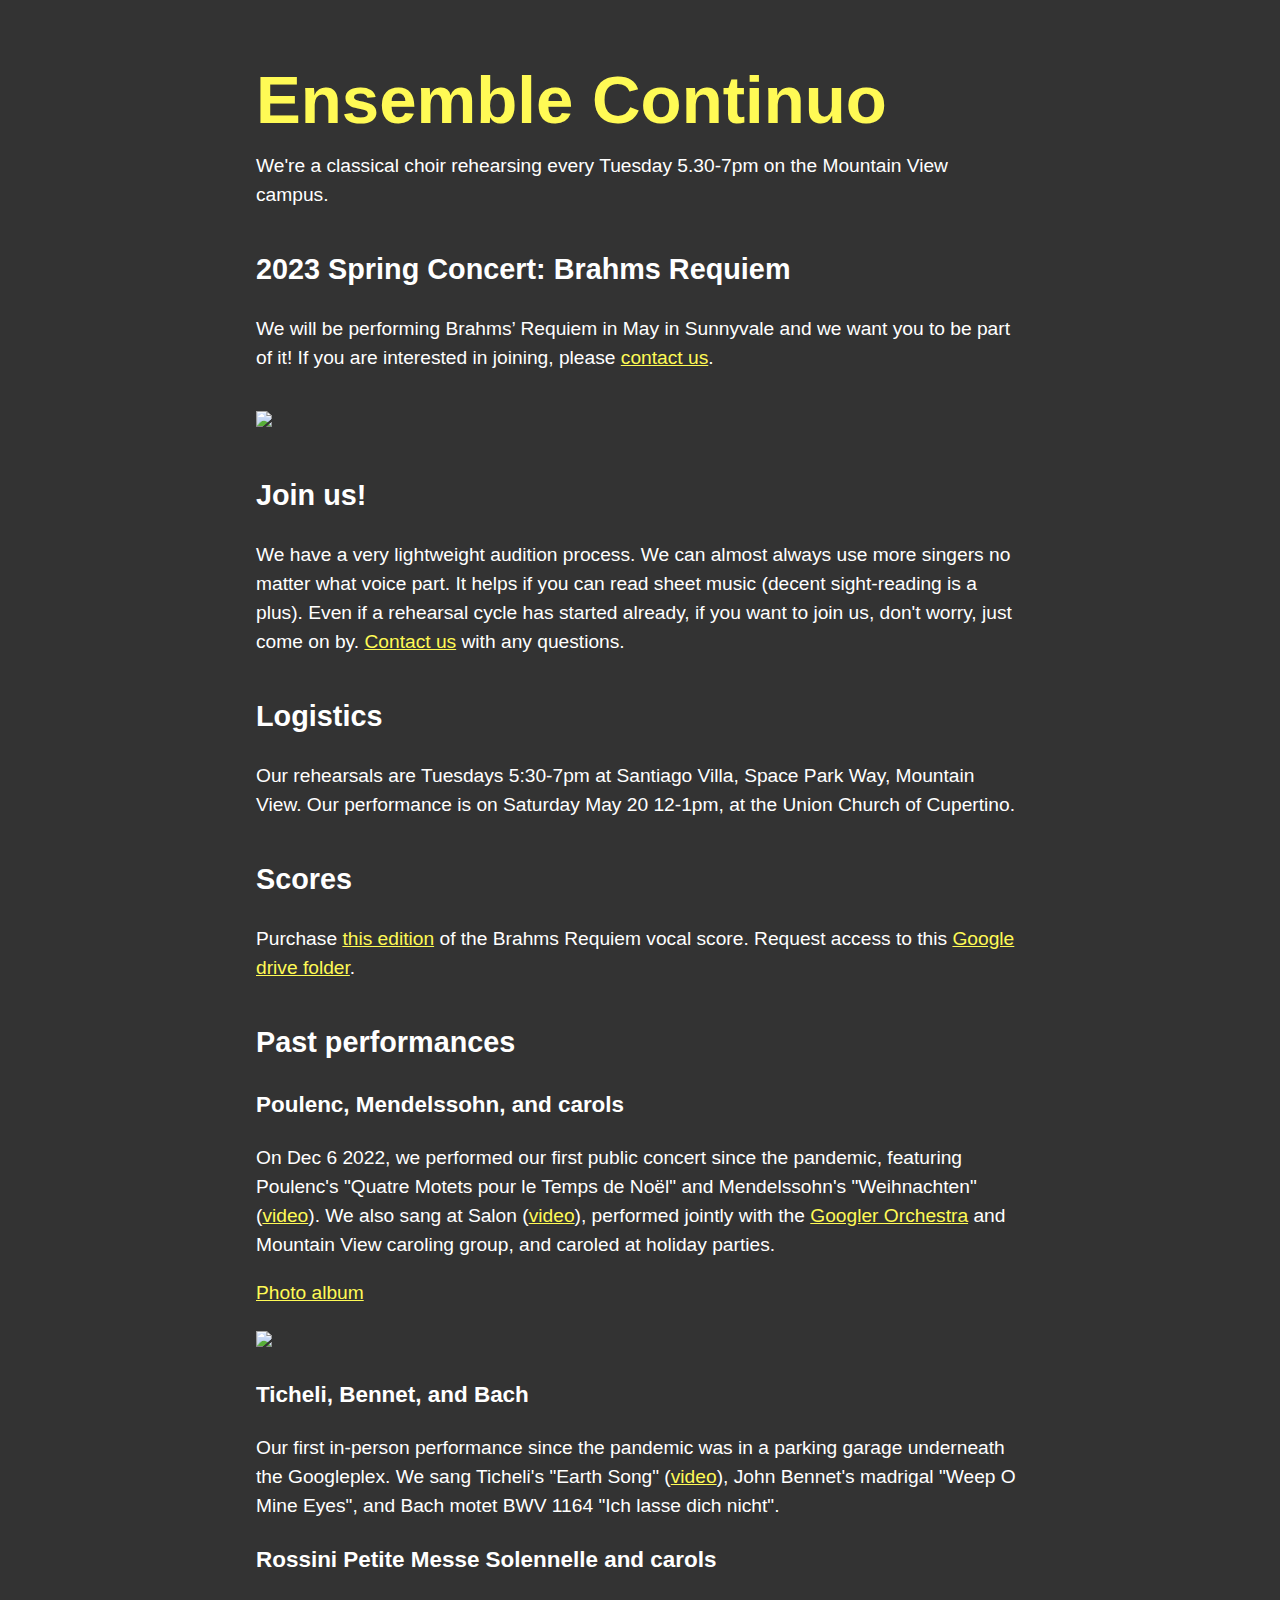
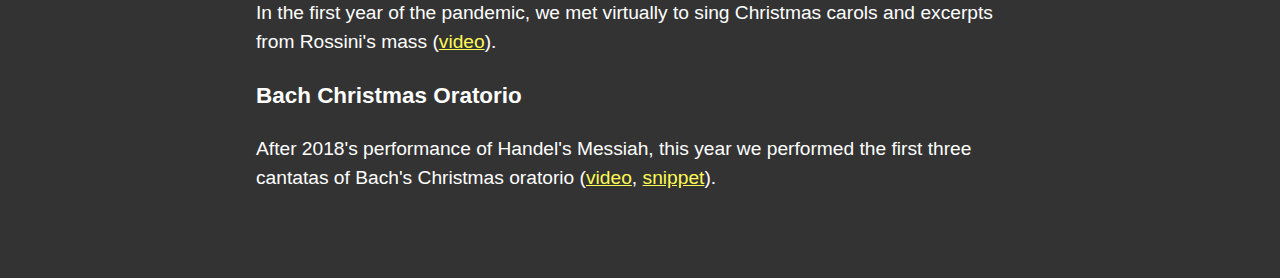
==== index_preview.html @ 27dcf0b0 "Add contact us page" ====
<!DOCTYPE html>
<html>
	<head>
  		<link rel="stylesheet" href="style.css">
		<meta name="viewport" content="width=device-width, initial-scale=1.0"> 
		<title>Ensemble Continuo</title>
	</head>
	<body>
		<div class="main">
			<h1>Ensemble Continuo</h1>
			<p>We're a classical choir rehearsing every Tuesday 5.30-7pm on the Mountain View campus.</p>
			
			<h2>2023 Spring Concert: Brahms Requiem</h2>
			<p>We will be performing Brahms’ Requiem in May in Sunnyvale and we want you to be part of it! If you are interested in joining, please <a href="contact_us.html" target="_blank">contact us</a>.</p> 
			<img src="img/brahms_requiem_poster.jpg" style="max-width:200px;height:auto; padding-top:1rem">
			<!--todo: contact us-->
			
			<h2>Join us!</h2>
			<p>We have a very lightweight audition process. We can almost always use more singers no matter what voice part. It helps if you can read sheet music (decent sight-reading is a plus). Even if a rehearsal cycle has started already, if you want to join us, don't worry, just come on by. <a href="contact_us.html" target="_blank">Contact us</a> with any questions.</p>

			<h2>Logistics</h2>
			<p>Our rehearsals are Tuesdays 5:30-7pm at Santiago Villa, Space Park Way, Mountain View.
			Our performance is on Saturday May 20 12-1pm, at the Union Church of Cupertino.</p>
			
			<h2>Scores</h2>
			<p>Purchase <a href="https://www.sheetmusicplus.com/title/german-requiem-sheet-music/979176">this edition</a> of the Brahms Requiem vocal score. Request access to this <a href="https://drive.google.com/drive/folders/1HHLiqTfck6Tv5hpiProqaGks4my0RO0i?resourcekey=0-GNw9r3nZ0IHT0fE-KzyViQ&usp=share_link">Google drive folder</a>.
			
			<h2>Past performances</h2>
			
			<h3>Poulenc, Mendelssohn, and carols</h3>
			<p>On Dec 6 2022, we performed our first public concert since the pandemic, featuring Poulenc's "Quatre Motets pour le Temps de Noël" and Mendelssohn's "Weihnachten" (<a href="https://www.youtube.com/playlist?list=PLenh80JBbkNyFlb_M1hSpRUJkjWWWQd2-">video</a>). We also sang at Salon (<a href="https://www.youtube.com/watch?v=0-8uRxcMxEk">video</a>), performed jointly with the <a href="https://www.googlerorchestra.com/">Googler Orchestra</a> and Mountain View caroling group, and caroled at holiday parties.</p>
			<p><a href="https://photos.app.goo.gl/P6s7DYhwsLkvZCob7">Photo album</a></p>
			
			<img src="img/caroling.jpg" style="max-width:100%;height:auto;">

			<h3>Ticheli, Bennet, and Bach</h3>
			<p>Our first in-person performance since the pandemic was in a parking garage underneath the Googleplex. We sang Ticheli's "Earth Song" (<a href="https://www.youtube.com/watch?v=KxgP3S23jhE">video</a>), John Bennet's madrigal "Weep O Mine Eyes", and Bach motet BWV 1164 "Ich lasse dich nicht".</p>

			<h3>Rossini Petite Messe Solennelle and carols</h3>
			<p>In the first year of the pandemic, we met virtually to sing Christmas carols and excerpts from Rossini's mass (<a href="https://www.youtube.com/watch?v=jcO3F8WZFNo">video</a>).</p>

			<h3>Bach Christmas Oratorio</h3>

			<p>After 2018's performance of Handel's Messiah, this year we performed the first three cantatas of Bach's Christmas oratorio (<a href="https://www.youtube.com/watch?v=t-PojvDw2i8&list=PLenh80JBbkNyVIHgaKbWF0w5L-SMfcrMN">video</a>, <a href="https://photos.app.goo.gl/JxLmgfRS2y8ikLLG9">snippet</a>).</p>
		</div>
	</body>
</html>
---- style.css ----
html{
	font-family: "PT Sans", Helvetica, Arial, sans-serif;
	font-size:1.2em;
	line-height:1.5;
}

body{
	color: #fff;
	background-color: #333;
}

h1{
	color: #fffa55;
	font-size:3.5em;
	line-height:1;
	margin:0;
}

h2{
	margin-top:2rem;
}

a{
	color: #fffa55;
}

.main{
    max-width: 40rem;
    padding: 3rem;
    margin-left: auto;
    margin-right: auto;
    /*background-color: #333;*/
}

.formrow{
	padding:1em 0;
}
/**** form settings ****/
input{
	width:100%;
	font-size:1.1em;
}

textarea{
	width:100%;
}

button{
	font-size:1.1em;
}
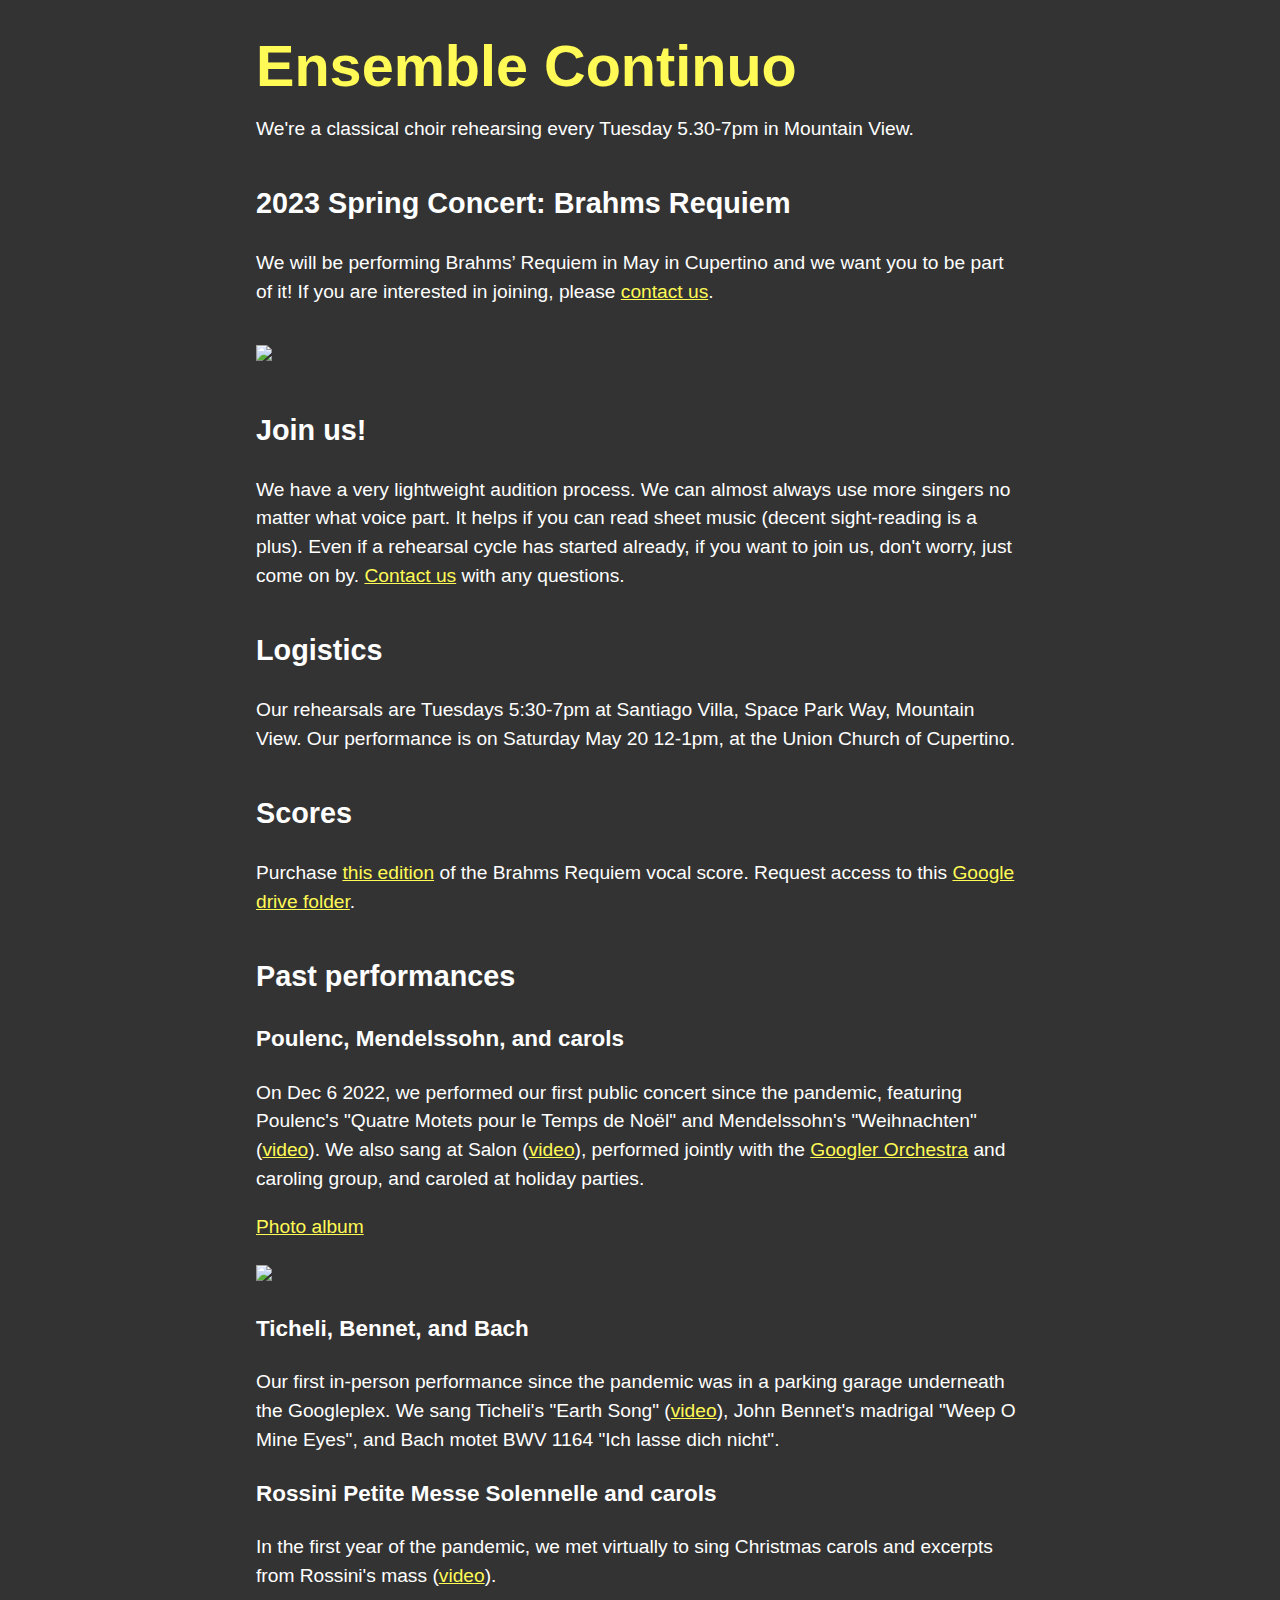
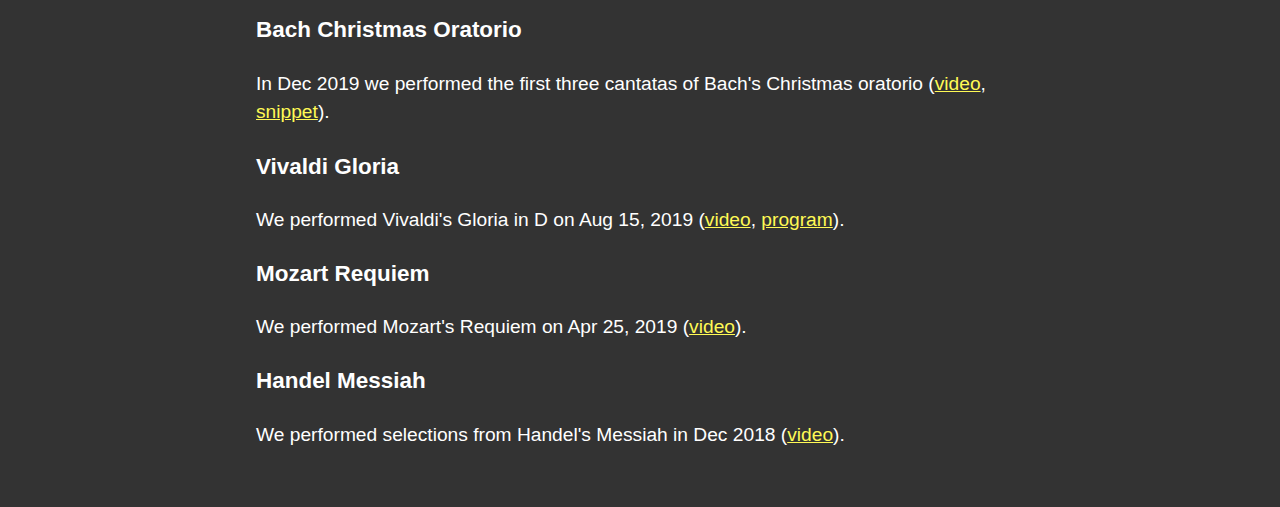
==== commit 467ec31d: "Update index_preview with E's corrections" ====
--- a/index_preview.html
+++ b/index_preview.html
@@ -8,10 +8,10 @@
 	<body>
 		<div class="main">
 			<h1>Ensemble Continuo</h1>
-			<p>We're a classical choir rehearsing every Tuesday 5.30-7pm on the Mountain View campus.</p>
+			<p>We're a classical choir rehearsing every Tuesday 5.30-7pm in Mountain View.</p>
 			
 			<h2>2023 Spring Concert: Brahms Requiem</h2>
-			<p>We will be performing Brahms’ Requiem in May in Sunnyvale and we want you to be part of it! If you are interested in joining, please <a href="contact_us.html" target="_blank">contact us</a>.</p> 
+			<p>We will be performing Brahms’ Requiem in May in Cupertino and we want you to be part of it! If you are interested in joining, please <a href="contact_us.html" target="_blank">contact us</a>.</p> 
 			<img src="img/brahms_requiem_poster.jpg" style="max-width:200px;height:auto; padding-top:1rem">
 			<!--todo: contact us-->
 			
@@ -28,7 +28,7 @@
 			<h2>Past performances</h2>
 			
 			<h3>Poulenc, Mendelssohn, and carols</h3>
-			<p>On Dec 6 2022, we performed our first public concert since the pandemic, featuring Poulenc's "Quatre Motets pour le Temps de Noël" and Mendelssohn's "Weihnachten" (<a href="https://www.youtube.com/playlist?list=PLenh80JBbkNyFlb_M1hSpRUJkjWWWQd2-">video</a>). We also sang at Salon (<a href="https://www.youtube.com/watch?v=0-8uRxcMxEk">video</a>), performed jointly with the <a href="https://www.googlerorchestra.com/">Googler Orchestra</a> and Mountain View caroling group, and caroled at holiday parties.</p>
+			<p>On Dec 6 2022, we performed our first public concert since the pandemic, featuring Poulenc's "Quatre Motets pour le Temps de Noël" and Mendelssohn's "Weihnachten" (<a href="https://www.youtube.com/playlist?list=PLenh80JBbkNyFlb_M1hSpRUJkjWWWQd2-">video</a>). We also sang at Salon (<a href="https://www.youtube.com/watch?v=0-8uRxcMxEk">video</a>), performed jointly with the <a href="https://www.googlerorchestra.com/">Googler Orchestra</a> and caroling group, and caroled at holiday parties.</p>
 			<p><a href="https://photos.app.goo.gl/P6s7DYhwsLkvZCob7">Photo album</a></p>
 			
 			<img src="img/caroling.jpg" style="max-width:100%;height:auto;">
@@ -40,8 +40,18 @@
 			<p>In the first year of the pandemic, we met virtually to sing Christmas carols and excerpts from Rossini's mass (<a href="https://www.youtube.com/watch?v=jcO3F8WZFNo">video</a>).</p>
 
 			<h3>Bach Christmas Oratorio</h3>
+			<p>In Dec 2019 we performed the first three cantatas of Bach's Christmas oratorio (<a href="https://www.youtube.com/watch?v=t-PojvDw2i8&list=PLenh80JBbkNyVIHgaKbWF0w5L-SMfcrMN">video</a>, <a href="https://photos.app.goo.gl/JxLmgfRS2y8ikLLG9">snippet</a>).</p>
+			
+			
+			<h3>Vivaldi Gloria</h3>
+			<p>We performed Vivaldi's Gloria in D on Aug 15, 2019 (<a href="https://www.youtube.com/playlist?list=PLenh80JBbkNwZgUxOQO6UBCqU1mZ4p0Vk">video</a>, <a href="https://docs.google.com/document/d/1fzjMWbjS9vhk9I7VeuTIMbMKinUMbdSUAW-Pzv62a3c/edit?usp=sharing">program</a>).</p>
+			
+			<h3>Mozart Requiem</h3>
+			<p>We performed Mozart's Requiem on Apr 25, 2019 (<a href="https://www.youtube.com/watch?v=-vX4wiALPp0&list=PLenh80JBbkNyAoSJt9qIr5CmlDlZuEDfP">video</a>).</p>
+			
+			<h3>Handel Messiah</h3>
+			<p>We performed selections from Handel's Messiah in Dec 2018 (<a href="https://www.youtube.com/playlist?list=PLenh80JBbkNxDFTcyL9WAsidlFC8tcIWv">video</a>).</p>
 
-			<p>After 2018's performance of Handel's Messiah, this year we performed the first three cantatas of Bach's Christmas oratorio (<a href="https://www.youtube.com/watch?v=t-PojvDw2i8&list=PLenh80JBbkNyVIHgaKbWF0w5L-SMfcrMN">video</a>, <a href="https://photos.app.goo.gl/JxLmgfRS2y8ikLLG9">snippet</a>).</p>
 		</div>
 	</body>
 </html>
--- a/style.css
+++ b/style.css
@@ -11,7 +11,7 @@
 
 h1{
 	color: #fffa55;
-	font-size:3.5em;
+	font-size:3em;
 	line-height:1;
 	margin:0;
 }
@@ -26,10 +26,8 @@
 
 .main{
     max-width: 40rem;
-    padding: 3rem;
-    margin-left: auto;
-    margin-right: auto;
-    /*background-color: #333;*/
+    padding: 1rem 1rem;
+    margin: 1rem auto;
 }
 
 .formrow{
